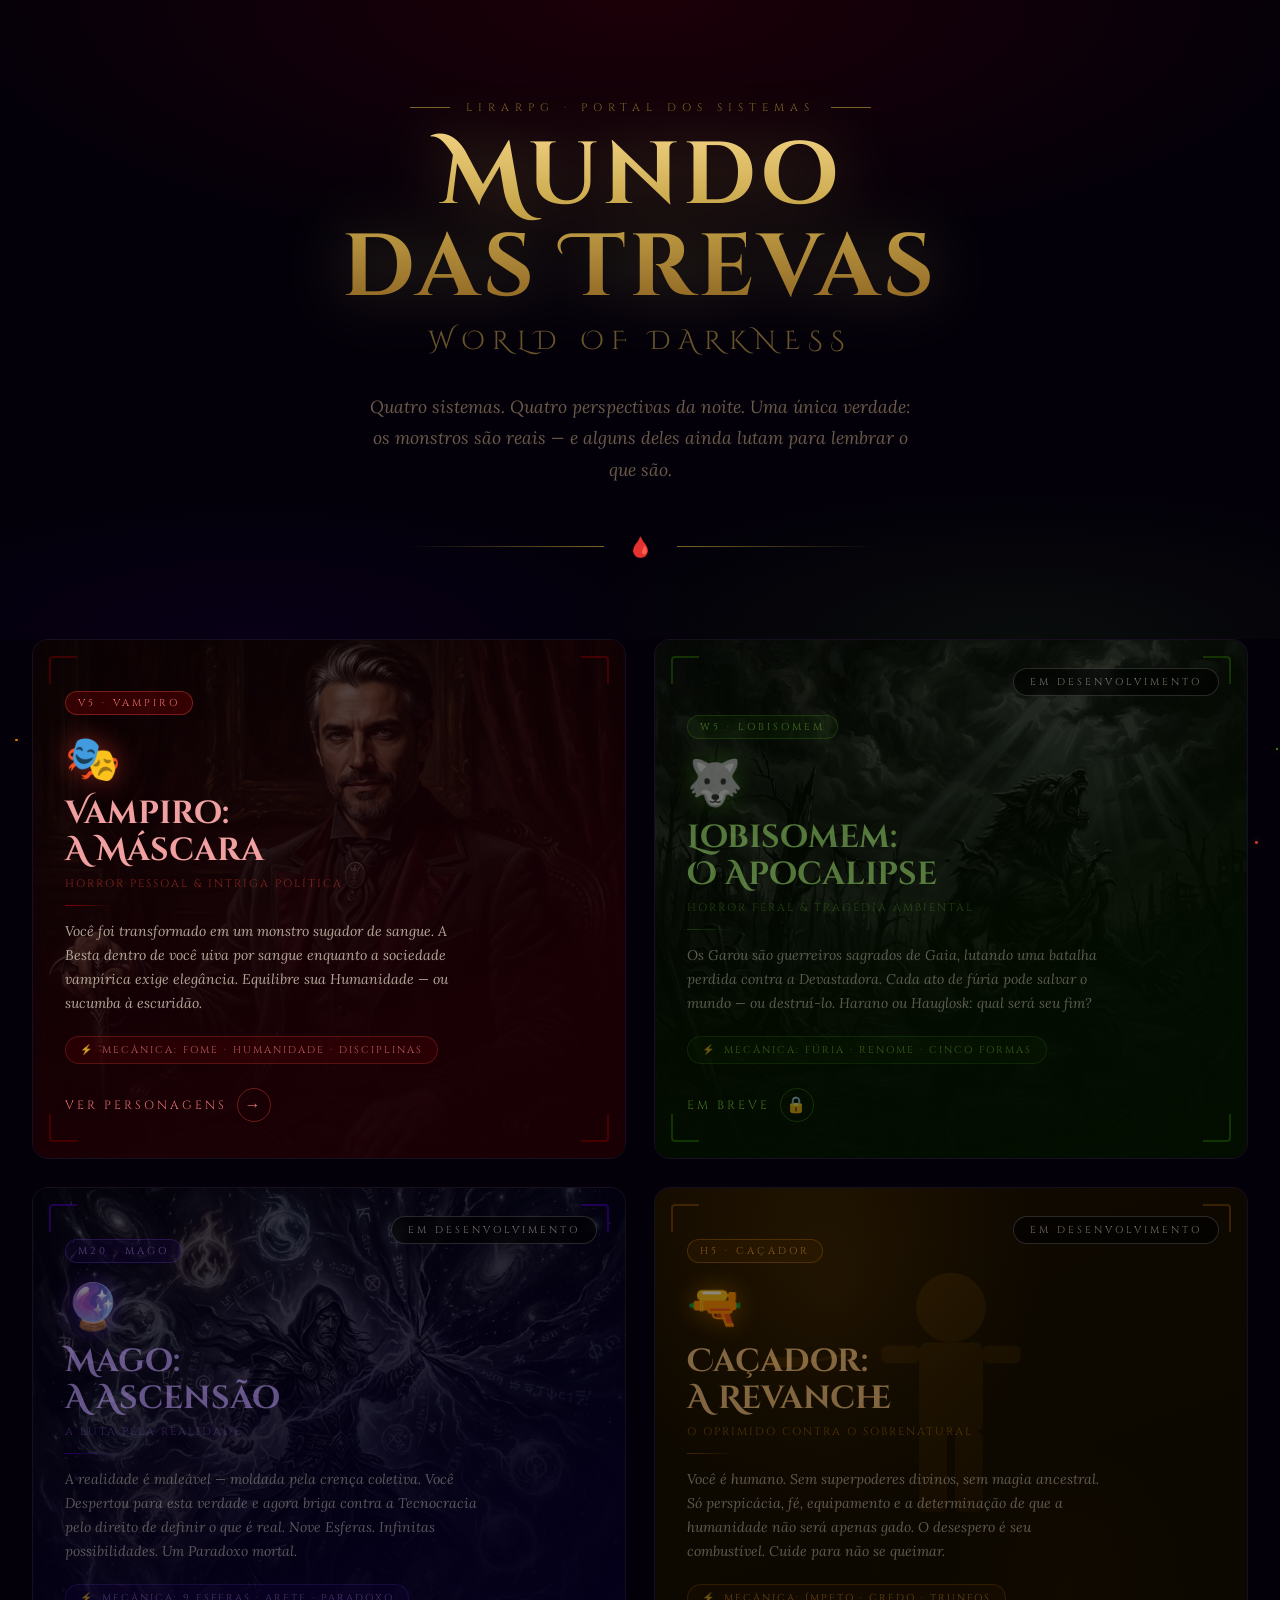
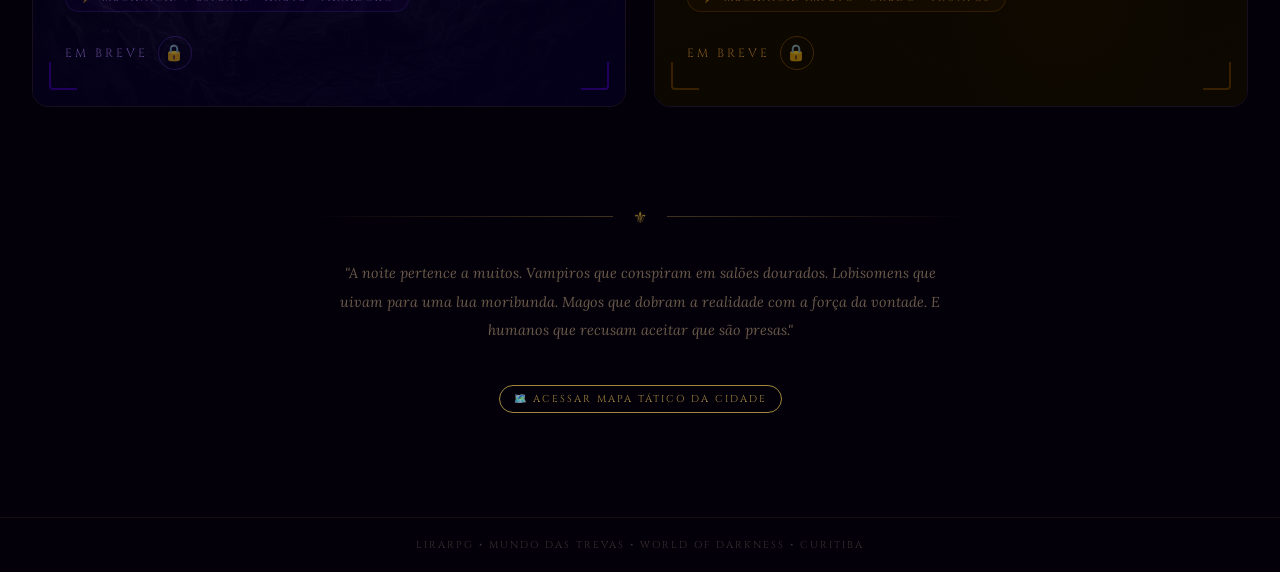
==== web/index.html @ 83a89e26 "feat: Adiciona Portal Web (SPA), Galeria de Personagens e Mapa Tático da Cidade" ====
<!DOCTYPE html>
<html lang="pt-BR">
<head>
  <meta charset="UTF-8" />
  <meta name="viewport" content="width=device-width, initial-scale=1.0" />
  <title>Mundo das Trevas — LiraRPG</title>
  <meta name="description" content="LiraRPG — Portal do Mundo das Trevas. Explore os quatro sistemas: Vampiro: A Máscara, Lobisomem: O Apocalipse, Mago: A Ascensão e Caçador: A Revanche." />
  <link rel="preconnect" href="https://fonts.googleapis.com" />
  <link rel="preconnect" href="https://fonts.gstatic.com" crossorigin />
  <link href="https://fonts.googleapis.com/css2?family=Cinzel:wght@400;600;700;900&family=Cinzel+Decorative:wght@400;700&family=Lora:ital,wght@0,400;0,600;1,400&display=swap" rel="stylesheet" />
  <style>
    /* ===== RESET & BASE ===== */
    *, *::before, *::after { box-sizing: border-box; margin: 0; padding: 0; }

    :root {
      --bg:        #04000a;
      --gold:      #c9a84c;
      --gold-dim:  #7a6228;
      --gold-glow: rgba(201,168,76,0.3);
      --parchment: #e8dcc8;
      --dim:       #6a5a4a;
      --font-d:    'Cinzel Decorative', serif;
      --font-t:    'Cinzel', serif;
      --font-b:    'Lora', serif;
      --ease:      cubic-bezier(0.25, 0.46, 0.45, 0.94);

      /* System palette */
      --vamp-bg:   #1a0005;
      --vamp-c1:   #8b0000;
      --vamp-c2:   #c0392b;
      --vamp-glow: rgba(192,57,43,0.5);

      --wolf-bg:   #030d00;
      --wolf-c1:   #1a4a00;
      --wolf-c2:   #4a9a1a;
      --wolf-glow: rgba(74,154,26,0.45);

      --mage-bg:   #04001a;
      --mage-c1:   #2a0070;
      --mage-c2:   #7a40e0;
      --mage-glow: rgba(122,64,224,0.5);

      --hunt-bg:   #0d0800;
      --hunt-c1:   #5a3000;
      --hunt-c2:   #d4820a;
      --hunt-glow: rgba(212,130,10,0.45);
    }

    html { scroll-behavior: smooth; }

    body {
      font-family: var(--font-b);
      background: var(--bg);
      color: var(--parchment);
      min-height: 100vh;
      overflow-x: hidden;
    }

    ::-webkit-scrollbar { width: 6px; }
    ::-webkit-scrollbar-track { background: var(--bg); }
    ::-webkit-scrollbar-thumb { background: var(--gold-dim); border-radius: 3px; }

    /* ===== PARTICLES ===== */
    #particles {
      position: fixed; inset: 0; pointer-events: none; z-index: 0; overflow: hidden;
    }
    .p {
      position: absolute; border-radius: 50%;
      animation: rise linear infinite;
    }
    @keyframes rise {
      0%   { transform: translateY(0) scale(1);   opacity: 0; }
      15%  { opacity: 1; }
      85%  { opacity: 0.3; }
      100% { transform: translateY(-100vh) scale(0.5); opacity: 0; }
    }

    /* ===== HERO ===== */
    .hero {
      position: relative; z-index: 1;
      text-align: center;
      padding: 100px 24px 64px;
      overflow: hidden;
    }
    .hero-bg-glow {
      position: absolute; inset: 0; pointer-events: none;
      background:
        radial-gradient(ellipse 80% 60% at 50% 0%, rgba(139,0,0,0.18) 0%, transparent 70%),
        radial-gradient(ellipse 60% 40% at 20% 100%, rgba(42,0,112,0.12) 0%, transparent 60%),
        radial-gradient(ellipse 60% 40% at 80% 100%, rgba(74,154,26,0.08) 0%, transparent 60%);
    }
    .hero-eyebrow {
      font-family: var(--font-t); font-size: 11px; letter-spacing: 6px;
      text-transform: uppercase; color: var(--gold-dim); margin-bottom: 16px;
      display: flex; align-items: center; justify-content: center; gap: 16px;
    }
    .eyebrow-line { width: 40px; height: 1px; background: var(--gold-dim); }

    .hero-title {
      font-family: var(--font-d);
      font-size: clamp(2.8rem, 7vw, 5.5rem);
      line-height: 1.05;
      letter-spacing: 4px;
      margin-bottom: 8px;
      background: linear-gradient(180deg, #f0d080 0%, #c9a84c 40%, #8a6020 100%);
      -webkit-background-clip: text;
      -webkit-text-fill-color: transparent;
      background-clip: text;
      filter: drop-shadow(0 0 30px rgba(201,168,76,0.35));
    }
    .hero-subtitle {
      font-family: var(--font-d); font-size: clamp(1rem, 2.5vw, 1.6rem);
      letter-spacing: 8px; color: rgba(201,168,76,0.5); margin-bottom: 32px;
      text-transform: uppercase;
    }
    .hero-desc {
      font-family: var(--font-b); font-style: italic;
      font-size: clamp(0.9rem, 1.8vw, 1.1rem);
      color: var(--dim); max-width: 560px; margin: 0 auto 48px;
      line-height: 1.8;
    }
    .hero-divider {
      display: flex; align-items: center; justify-content: center; gap: 24px;
      margin-bottom: 16px;
    }
    .hdl { flex: 1; max-width: 200px; height: 1px;
      background: linear-gradient(90deg, transparent, var(--gold-dim)); }
    .hdl:last-child { background: linear-gradient(270deg, transparent, var(--gold-dim)); }
    .hdi { font-size: 20px; }

    /* ===== SYSTEMS GRID ===== */
    .systems-section {
      position: relative; z-index: 1;
      max-width: 1300px; margin: 0 auto;
      padding: 0 32px 100px;
    }
    .systems-grid {
      display: grid;
      grid-template-columns: repeat(2, 1fr);
      gap: 28px;
    }
    @media (max-width: 860px) {
      .systems-grid { grid-template-columns: 1fr; }
    }

    /* ===== SYSTEM CARD ===== */
    .sys-card {
      position: relative;
      border-radius: 16px;
      overflow: hidden;
      cursor: pointer;
      text-decoration: none;
      display: block;
      border: 1px solid rgba(255,255,255,0.06);
      transition: transform 0.5s var(--ease), box-shadow 0.5s var(--ease), border-color 0.4s;
      background: #08000f;
      min-height: 520px;
    }
    .sys-card:focus-visible { outline: 2px solid var(--gold); outline-offset: 4px; }

    .sys-card.coming-soon { cursor: default; }

    /* Image */
    .sys-img-wrap {
      position: absolute; inset: 0;
      overflow: hidden;
    }
    .sys-img {
      width: 100%; height: 100%;
      object-fit: cover;
      transition: transform 0.7s var(--ease), filter 0.5s;
      filter: saturate(0.7) brightness(0.55);
    }
    .sys-card:not(.coming-soon):hover .sys-img {
      transform: scale(1.07);
      filter: saturate(0.9) brightness(0.65);
    }

    /* CSS fallback bg for Caçador */
    .sys-img-css {
      position: absolute; inset: 0;
      transition: opacity 0.5s;
    }

    /* Gradient overlay */
    .sys-overlay {
      position: absolute; inset: 0;
      transition: opacity 0.5s;
    }
    .sys-card:not(.coming-soon):hover .sys-overlay { opacity: 0.85; }

    /* Decorative corner lines */
    .sys-corner {
      position: absolute;
      width: 28px; height: 28px;
      border-color: var(--sys-accent, var(--gold-dim));
      border-style: solid;
      opacity: 0.4;
      transition: all 0.4s var(--ease);
    }
    .sys-corner.tl { top: 16px; left: 16px; border-width: 2px 0 0 2px; border-radius: 4px 0 0 0; }
    .sys-corner.tr { top: 16px; right: 16px; border-width: 2px 2px 0 0; border-radius: 0 4px 0 0; }
    .sys-corner.bl { bottom: 16px; left: 16px; border-width: 0 0 2px 2px; border-radius: 0 0 0 4px; }
    .sys-corner.br { bottom: 16px; right: 16px; border-width: 0 2px 2px 0; border-radius: 0 0 4px 0; }
    .sys-card:not(.coming-soon):hover .sys-corner {
      opacity: 1; width: 42px; height: 42px;
    }

    /* Content */
    .sys-content {
      position: absolute; inset: 0;
      display: flex; flex-direction: column; justify-content: flex-end;
      padding: 36px 32px;
      z-index: 2;
    }

    .sys-version {
      font-family: var(--font-t); font-size: 10px; letter-spacing: 3px;
      text-transform: uppercase; padding: 4px 12px; border-radius: 12px;
      border: 1px solid; display: inline-block; margin-bottom: 14px;
      transition: all 0.3s;
      width: fit-content;
    }
    .sys-card:not(.coming-soon):hover .sys-version {
      box-shadow: 0 0 12px var(--sys-glow, transparent);
    }

    .sys-icon {
      font-size: 2.8rem; margin-bottom: 10px; display: block;
      filter: drop-shadow(0 0 12px var(--sys-glow, rgba(255,255,255,0.3)));
      transition: transform 0.4s var(--ease), filter 0.4s;
    }
    .sys-card:not(.coming-soon):hover .sys-icon {
      transform: scale(1.15) rotate(-5deg);
      filter: drop-shadow(0 0 20px var(--sys-glow, rgba(255,255,255,0.5)));
    }

    .sys-name {
      font-family: var(--font-d);
      font-size: clamp(1.4rem, 2.8vw, 2rem);
      line-height: 1.15;
      margin-bottom: 6px;
      transition: text-shadow 0.3s;
    }
    .sys-card:not(.coming-soon):hover .sys-name {
      text-shadow: 0 0 20px var(--sys-glow, rgba(255,255,255,0.3));
    }

    .sys-tagline {
      font-family: var(--font-t); font-size: 11px; letter-spacing: 2px;
      text-transform: uppercase; margin-bottom: 14px;
      opacity: 0.7;
    }

    .sys-divider {
      width: 48px; height: 1px; margin-bottom: 14px;
      transition: width 0.4s var(--ease);
    }
    .sys-card:not(.coming-soon):hover .sys-divider { width: 80px; }

    .sys-desc {
      font-family: var(--font-b); font-style: italic;
      font-size: 0.88rem; line-height: 1.7;
      color: rgba(232,220,200,0.75);
      max-width: 420px;
      margin-bottom: 20px;
    }

    /* Key mechanic pill */
    .sys-mechanic {
      display: inline-flex; align-items: center; gap: 8px;
      font-family: var(--font-t); font-size: 10px; letter-spacing: 2px;
      text-transform: uppercase; padding: 6px 14px;
      border-radius: 20px; border: 1px solid;
      margin-bottom: 24px; width: fit-content;
      opacity: 0.8;
      transition: opacity 0.3s, box-shadow 0.3s;
    }
    .sys-card:not(.coming-soon):hover .sys-mechanic {
      opacity: 1; box-shadow: 0 0 10px var(--sys-glow, transparent);
    }

    /* CTA */
    .sys-cta {
      display: flex; align-items: center; gap: 10px;
      font-family: var(--font-t); font-size: 12px; letter-spacing: 3px;
      text-transform: uppercase;
      transition: gap 0.3s;
    }
    .sys-cta-arrow {
      display: inline-flex; align-items: center; justify-content: center;
      width: 34px; height: 34px; border-radius: 50%;
      border: 1px solid; font-size: 16px;
      transition: transform 0.3s var(--ease), box-shadow 0.3s;
    }
    .sys-card:not(.coming-soon):hover .sys-cta { gap: 16px; }
    .sys-card:not(.coming-soon):hover .sys-cta-arrow {
      transform: translateX(4px);
      box-shadow: 0 0 14px var(--sys-glow, transparent);
    }

    /* COMING SOON overlay */
    .coming-soon-badge {
      position: absolute; top: 28px; right: 28px; z-index: 10;
      font-family: var(--font-t); font-size: 10px; letter-spacing: 3px;
      text-transform: uppercase; padding: 6px 16px; border-radius: 20px;
      background: rgba(0,0,0,0.6); border: 1px solid rgba(255,255,255,0.15);
      color: rgba(232,220,200,0.5); backdrop-filter: blur(4px);
    }
    .sys-card.coming-soon .sys-img { filter: saturate(0.2) brightness(0.35); }
    .sys-card.coming-soon .sys-content { opacity: 0.5; }

    /* ===== CARD SPECIFIC THEMES ===== */

    /* VAMPIRO */
    .card-vampiro {
      --sys-accent: #c0392b;
      --sys-glow: rgba(192,57,43,0.6);
    }
    .card-vampiro .sys-overlay {
      background: linear-gradient(
        160deg,
        rgba(26,0,5,0.3) 0%,
        rgba(26,0,5,0.6) 40%,
        rgba(26,0,5,0.92) 70%,
        rgba(26,0,5,0.98) 100%
      );
    }
    .card-vampiro:hover {
      box-shadow: 0 20px 60px rgba(0,0,0,0.9), 0 0 40px rgba(192,57,43,0.25);
      border-color: rgba(192,57,43,0.4);
    }
    .card-vampiro .sys-version {
      background: rgba(139,0,0,0.3); border-color: rgba(192,57,43,0.5); color: #e87070;
    }
    .card-vampiro .sys-name { color: #f0a0a0; }
    .card-vampiro .sys-tagline { color: rgba(192,57,43,0.9); }
    .card-vampiro .sys-divider { background: linear-gradient(90deg, #8b0000, transparent); }
    .card-vampiro .sys-mechanic {
      background: rgba(139,0,0,0.2); border-color: rgba(192,57,43,0.4); color: #e07070;
    }
    .card-vampiro .sys-cta { color: #e07070; }
    .card-vampiro .sys-cta-arrow { border-color: rgba(192,57,43,0.5); color: #e07070; }
    .card-vampiro .sys-corner { border-color: #8b0000; }

    /* LOBISOMEM */
    .card-lobisomem {
      --sys-accent: #4a9a1a;
      --sys-glow: rgba(74,154,26,0.6);
    }
    .card-lobisomem .sys-overlay {
      background: linear-gradient(
        160deg,
        rgba(3,13,0,0.3) 0%,
        rgba(3,13,0,0.6) 40%,
        rgba(3,13,0,0.92) 70%,
        rgba(3,13,0,0.98) 100%
      );
    }
    .card-lobisomem:hover {
      box-shadow: 0 20px 60px rgba(0,0,0,0.9), 0 0 40px rgba(74,154,26,0.2);
      border-color: rgba(74,154,26,0.35);
    }
    .card-lobisomem .sys-version {
      background: rgba(26,74,0,0.3); border-color: rgba(74,154,26,0.5); color: #80d040;
    }
    .card-lobisomem .sys-name { color: #a0e070; }
    .card-lobisomem .sys-tagline { color: rgba(100,180,40,0.9); }
    .card-lobisomem .sys-divider { background: linear-gradient(90deg, #2a7000, transparent); }
    .card-lobisomem .sys-mechanic {
      background: rgba(26,74,0,0.2); border-color: rgba(74,154,26,0.4); color: #80d040;
    }
    .card-lobisomem .sys-cta { color: #80d040; }
    .card-lobisomem .sys-cta-arrow { border-color: rgba(74,154,26,0.5); color: #80d040; }
    .card-lobisomem .sys-corner { border-color: #2a7000; }

    /* MAGO */
    .card-mago {
      --sys-accent: #7a40e0;
      --sys-glow: rgba(122,64,224,0.6);
    }
    .card-mago .sys-overlay {
      background: linear-gradient(
        160deg,
        rgba(4,0,26,0.3) 0%,
        rgba(4,0,26,0.6) 40%,
        rgba(4,0,26,0.92) 70%,
        rgba(4,0,26,0.98) 100%
      );
    }
    .card-mago:hover {
      box-shadow: 0 20px 60px rgba(0,0,0,0.9), 0 0 40px rgba(122,64,224,0.25);
      border-color: rgba(122,64,224,0.4);
    }
    .card-mago .sys-version {
      background: rgba(42,0,112,0.3); border-color: rgba(122,64,224,0.5); color: #b080f0;
    }
    .card-mago .sys-name { color: #c0a0f8; }
    .card-mago .sys-tagline { color: rgba(160,100,240,0.9); }
    .card-mago .sys-divider { background: linear-gradient(90deg, #4a00c0, transparent); }
    .card-mago .sys-mechanic {
      background: rgba(42,0,112,0.25); border-color: rgba(122,64,224,0.4); color: #b080f0;
    }
    .card-mago .sys-cta { color: #b080f0; }
    .card-mago .sys-cta-arrow { border-color: rgba(122,64,224,0.5); color: #b080f0; }
    .card-mago .sys-corner { border-color: #4a00c0; }

    /* CAÇADOR */
    .card-cacador {
      --sys-accent: #d4820a;
      --sys-glow: rgba(212,130,10,0.6);
    }
    .card-cacador .sys-overlay {
      background: linear-gradient(
        160deg,
        rgba(13,8,0,0.3) 0%,
        rgba(13,8,0,0.6) 40%,
        rgba(13,8,0,0.92) 70%,
        rgba(13,8,0,0.98) 100%
      );
    }
    .card-cacador:hover {
      box-shadow: 0 20px 60px rgba(0,0,0,0.9), 0 0 40px rgba(212,130,10,0.2);
      border-color: rgba(212,130,10,0.35);
    }
    .card-cacador .sys-version {
      background: rgba(90,48,0,0.35); border-color: rgba(212,130,10,0.5); color: #f0a040;
    }
    .card-cacador .sys-name { color: #f0c080; }
    .card-cacador .sys-tagline { color: rgba(220,140,20,0.9); }
    .card-cacador .sys-divider { background: linear-gradient(90deg, #7a4800, transparent); }
    .card-cacador .sys-mechanic {
      background: rgba(90,48,0,0.25); border-color: rgba(212,130,10,0.4); color: #f0a040;
    }
    .card-cacador .sys-cta { color: #f0a040; }
    .card-cacador .sys-cta-arrow { border-color: rgba(212,130,10,0.5); color: #f0a040; }
    .card-cacador .sys-corner { border-color: #7a4800; }

    /* ===== BOTTOM SECTION ===== */
    .bottom-lore {
      position: relative; z-index: 1;
      text-align: center; padding: 0 24px 80px;
    }
    .bottom-divider {
      display: flex; align-items: center; justify-content: center; gap: 20px;
      margin-bottom: 32px;
    }
    .bdl { flex: 1; max-width: 300px; height: 1px;
      background: linear-gradient(90deg, transparent, rgba(201,168,76,0.3)); }
    .bdl:last-child { background: linear-gradient(270deg, transparent, rgba(201,168,76,0.3)); }
    .bdi { color: var(--gold-dim); font-size: 16px; }

    .lore-text {
      font-family: var(--font-b); font-style: italic;
      font-size: 0.9rem; color: var(--dim); line-height: 2;
      max-width: 600px; margin: 0 auto;
    }

    /* ===== FOOTER ===== */
    footer {
      position: relative; z-index: 1;
      text-align: center; padding: 20px 24px;
      font-family: var(--font-t); font-size: 10px; letter-spacing: 2px;
      color: #3a3030; text-transform: uppercase;
      border-top: 1px solid rgba(201,168,76,0.08);
    }

    /* ===== ANIMATIONS ===== */
    @keyframes fadeInUp {
      from { opacity: 0; transform: translateY(30px); }
      to   { opacity: 1; transform: translateY(0); }
    }
    .anim { opacity: 0; animation: fadeInUp 0.8s var(--ease) forwards; }
    .anim-1 { animation-delay: 0.1s; }
    .anim-2 { animation-delay: 0.25s; }
    .anim-3 { animation-delay: 0.4s; }
    .anim-4 { animation-delay: 0.15s; }
    .anim-5 { animation-delay: 0.3s; }
    .anim-6 { animation-delay: 0.45s; }
    .anim-7 { animation-delay: 0.6s; }

    /* ===== RESPONSIVE ===== */
    @media (max-width: 600px) {
      .systems-section { padding: 0 16px 60px; }
      .hero { padding: 60px 20px 40px; }
      .sys-content { padding: 24px 20px; }
      .sys-name { font-size: 1.3rem; }
    }
  </style>
</head>
<body>

  <!-- PARTICLES -->
  <div id="particles" aria-hidden="true"></div>

  <!-- HERO -->
  <header class="hero" role="banner">
    <div class="hero-bg-glow" aria-hidden="true"></div>

    <p class="hero-eyebrow anim anim-1">
      <span class="eyebrow-line"></span>
      LiraRPG · Portal dos Sistemas
      <span class="eyebrow-line"></span>
    </p>

    <h1 class="hero-title anim anim-2">Mundo<br/>das Trevas</h1>
    <p class="hero-subtitle anim anim-3">World of Darkness</p>

    <p class="hero-desc anim anim-3">
      Quatro sistemas. Quatro perspectivas da noite. Uma única verdade:
      os monstros são reais — e alguns deles ainda lutam para lembrar o que são.
    </p>

    <div class="hero-divider anim anim-3">
      <span class="hdl"></span>
      <span class="hdi">🩸</span>
      <span class="hdl"></span>
    </div>
  </header>

  <!-- SYSTEMS -->
  <main class="systems-section" role="main">
    <div class="systems-grid">

      <!-- ── VAMPIRO ── -->
      <a href="vampiro.html" class="sys-card card-vampiro anim anim-4" id="card-vampiro"
         aria-label="Acessar Vampiro: A Máscara">
        <div class="sys-img-wrap">
          <img class="sys-img" src="assets/systems/sistema_vampiro.png"
               alt="Arte do sistema Vampiro: A Máscara" />
        </div>
        <div class="sys-overlay"></div>
        <span class="sys-corner tl"></span>
        <span class="sys-corner tr"></span>
        <span class="sys-corner bl"></span>
        <span class="sys-corner br"></span>

        <div class="sys-content">
          <span class="sys-version">V5 · Vampiro</span>
          <span class="sys-icon" aria-hidden="true">🎭</span>
          <h2 class="sys-name">Vampiro:<br/>A Máscara</h2>
          <p class="sys-tagline">Horror Pessoal & Intriga Política</p>
          <div class="sys-divider"></div>
          <p class="sys-desc">
            Você foi transformado em um monstro sugador de sangue. A Besta dentro de você
            uiva por sangue enquanto a sociedade vampírica exige elegância. Equilibre sua
            Humanidade — ou sucumba à escuridão.
          </p>
          <div class="sys-mechanic">
            <span>⚡</span> Mecânica: Fome · Humanidade · Disciplinas
          </div>
          <div class="sys-cta">
            <span>Ver Personagens</span>
            <span class="sys-cta-arrow">→</span>
          </div>
        </div>
      </a>

      <!-- ── LOBISOMEM ── -->
      <div class="sys-card card-lobisomem coming-soon anim anim-5" id="card-lobisomem"
           role="article" aria-label="Lobisomem: O Apocalipse — Em desenvolvimento">
        <span class="coming-soon-badge">Em Desenvolvimento</span>
        <div class="sys-img-wrap">
          <img class="sys-img" src="assets/systems/sistema_lobisomem.png"
               alt="Arte do sistema Lobisomem: O Apocalipse" />
        </div>
        <div class="sys-overlay"></div>
        <span class="sys-corner tl"></span>
        <span class="sys-corner tr"></span>
        <span class="sys-corner bl"></span>
        <span class="sys-corner br"></span>

        <div class="sys-content">
          <span class="sys-version">W5 · Lobisomem</span>
          <span class="sys-icon" aria-hidden="true">🐺</span>
          <h2 class="sys-name">Lobisomem:<br/>O Apocalipse</h2>
          <p class="sys-tagline">Horror Feral & Tragédia Ambiental</p>
          <div class="sys-divider"></div>
          <p class="sys-desc">
            Os Garou são guerreiros sagrados de Gaia, lutando uma batalha perdida contra
            a Devastadora. Cada ato de fúria pode salvar o mundo — ou destruí-lo.
            Harano ou Hauglosk: qual será seu fim?
          </p>
          <div class="sys-mechanic">
            <span>⚡</span> Mecânica: Fúria · Renome · Cinco Formas
          </div>
          <div class="sys-cta">
            <span>Em Breve</span>
            <span class="sys-cta-arrow">🔒</span>
          </div>
        </div>
      </div>

      <!-- ── MAGO ── -->
      <div class="sys-card card-mago coming-soon anim anim-6" id="card-mago"
           role="article" aria-label="Mago: A Ascensão — Em desenvolvimento">
        <span class="coming-soon-badge">Em Desenvolvimento</span>
        <div class="sys-img-wrap">
          <img class="sys-img" src="assets/systems/sistema_mago.png"
               alt="Arte do sistema Mago: A Ascensão" />
        </div>
        <div class="sys-overlay"></div>
        <span class="sys-corner tl"></span>
        <span class="sys-corner tr"></span>
        <span class="sys-corner bl"></span>
        <span class="sys-corner br"></span>

        <div class="sys-content">
          <span class="sys-version">M20 · Mago</span>
          <span class="sys-icon" aria-hidden="true">🔮</span>
          <h2 class="sys-name">Mago:<br/>A Ascensão</h2>
          <p class="sys-tagline">A Luta pela Realidade</p>
          <div class="sys-divider"></div>
          <p class="sys-desc">
            A realidade é maleável — moldada pela crença coletiva. Você Despertou para
            esta verdade e agora briga contra a Tecnocracia pelo direito de definir o
            que é real. Nove Esferas. Infinitas possibilidades. Um Paradoxo mortal.
          </p>
          <div class="sys-mechanic">
            <span>⚡</span> Mecânica: 9 Esferas · Arete · Paradoxo
          </div>
          <div class="sys-cta">
            <span>Em Breve</span>
            <span class="sys-cta-arrow">🔒</span>
          </div>
        </div>
      </div>

      <!-- ── CAÇADOR ── -->
      <div class="sys-card card-cacador coming-soon anim anim-7" id="card-cacador"
           role="article" aria-label="Caçador: A Revanche — Em desenvolvimento">
        <span class="coming-soon-badge">Em Desenvolvimento</span>
        <div class="sys-img-wrap">
          <!-- CSS Art fallback - sem imagem gerada -->
          <div class="sys-img-css" style="
            background:
              radial-gradient(ellipse 60% 80% at 30% 20%, rgba(212,130,10,0.25) 0%, transparent 60%),
              radial-gradient(ellipse 40% 60% at 70% 80%, rgba(90,48,0,0.4) 0%, transparent 50%),
              linear-gradient(160deg, #1a0e00 0%, #0d0800 40%, #040200 100%);
          ">
            <!-- Hunter silhouette via CSS -->
            <svg viewBox="0 0 400 520" style="width:100%;height:100%;opacity:0.25;" fill="none" xmlns="http://www.w3.org/2000/svg">
              <ellipse cx="200" cy="120" rx="35" ry="35" fill="#d4820a"/>
              <rect x="168" y="155" width="64" height="90" rx="8" fill="#d4820a"/>
              <rect x="130" y="158" width="38" height="18" rx="6" fill="#d4820a"/>
              <rect x="232" y="158" width="38" height="18" rx="6" fill="#d4820a"/>
              <rect x="168" y="245" width="28" height="80" rx="6" fill="#d4820a"/>
              <rect x="204" y="245" width="28" height="80" rx="6" fill="#d4820a"/>
              <line x1="105" y1="165" x2="55" y2="175" stroke="#d4820a" stroke-width="3"/>
              <rect x="15" y="170" width="42" height="10" rx="4" fill="#d4820a"/>
              <circle cx="200" cy="400" r="80" stroke="rgba(212,130,10,0.15)" stroke-width="2" stroke-dasharray="8 6"/>
              <circle cx="200" cy="400" r="120" stroke="rgba(212,130,10,0.08)" stroke-width="1" stroke-dasharray="4 8"/>
            </svg>
          </div>
        </div>
        <div class="sys-overlay" style="background:linear-gradient(160deg,rgba(13,8,0,0.5) 0%,rgba(13,8,0,0.75) 40%,rgba(13,8,0,0.96) 100%);"></div>
        <span class="sys-corner tl"></span>
        <span class="sys-corner tr"></span>
        <span class="sys-corner bl"></span>
        <span class="sys-corner br"></span>

        <div class="sys-content">
          <span class="sys-version">H5 · Caçador</span>
          <span class="sys-icon" aria-hidden="true">🔫</span>
          <h2 class="sys-name">Caçador:<br/>A Revanche</h2>
          <p class="sys-tagline">O Oprimido Contra o Sobrenatural</p>
          <div class="sys-divider"></div>
          <p class="sys-desc">
            Você é humano. Sem superpoderes divinos, sem magia ancestral. Só perspicácia,
            fé, equipamento e a determinação de que a humanidade não será apenas gado.
            O desespero é seu combustível. Cuide para não se queimar.
          </p>
          <div class="sys-mechanic">
            <span>⚡</span> Mecânica: Ímpeto · Credo · Trunfos
          </div>
          <div class="sys-cta">
            <span>Em Breve</span>
            <span class="sys-cta-arrow">🔒</span>
          </div>
        </div>
      </div>

    </div>
  </main>

  <!-- BOTTOM LORE -->
  <section class="bottom-lore" aria-label="Citação do universo">
    <div class="bottom-divider">
      <span class="bdl"></span>
      <span class="bdi">⚜</span>
      <span class="bdl"></span>
    </div>
    <p class="lore-text">
      "A noite pertence a muitos. Vampiros que conspiram em salões dourados.
      Lobisomens que uivam para uma lua moribunda. Magos que dobram a realidade
      com a força da vontade. E humanos que recusam aceitar que são presas."
    </p>

    <div style="margin-top: 40px;">
      <a href="mapa.html" class="sys-mechanic" style="text-decoration:none; border-color:var(--gold); color:var(--gold);">
        🗺️ Acessar Mapa Tático da Cidade
      </a>
    </div>
  </section>

  <footer>
    <p>LiraRPG &bull; Mundo das Trevas &bull; World of Darkness &bull; Curitiba</p>
  </footer>

  <script>
    // Particles
    (function() {
      const c = document.getElementById('particles');
      const systems = [
        { color: '192,57,43', count: 8 },
        { color: '74,154,26', count: 6 },
        { color: '122,64,224', count: 6 },
        { color: '212,130,10', count: 5 },
        { color: '201,168,76', count: 4 },
      ];
      systems.forEach(({ color, count }) => {
        for (let i = 0; i < count; i++) {
          const p = document.createElement('div');
          p.className = 'p';
          const size = 1.5 + Math.random() * 2.5;
          p.style.cssText = `
            left: ${Math.random() * 100}%;
            top: ${80 + Math.random() * 20}%;
            width: ${size}px; height: ${size}px;
            background: rgb(${color});
            box-shadow: 0 0 ${size * 3}px rgba(${color}, 0.6);
            animation-delay: ${Math.random() * 15}s;
            animation-duration: ${10 + Math.random() * 20}s;
          `;
          c.appendChild(p);
        }
      });
    })();

    // Intersection observer for card entrance animations
    if ('IntersectionObserver' in window) {
      const obs = new IntersectionObserver((entries) => {
        entries.forEach(e => {
          if (e.isIntersecting) {
            e.target.style.animationPlayState = 'running';
          }
        });
      }, { threshold: 0.1 });
      document.querySelectorAll('.anim').forEach(el => {
        el.style.animationPlayState = 'paused';
        obs.observe(el);
      });
    }
  </script>
</body>
</html>
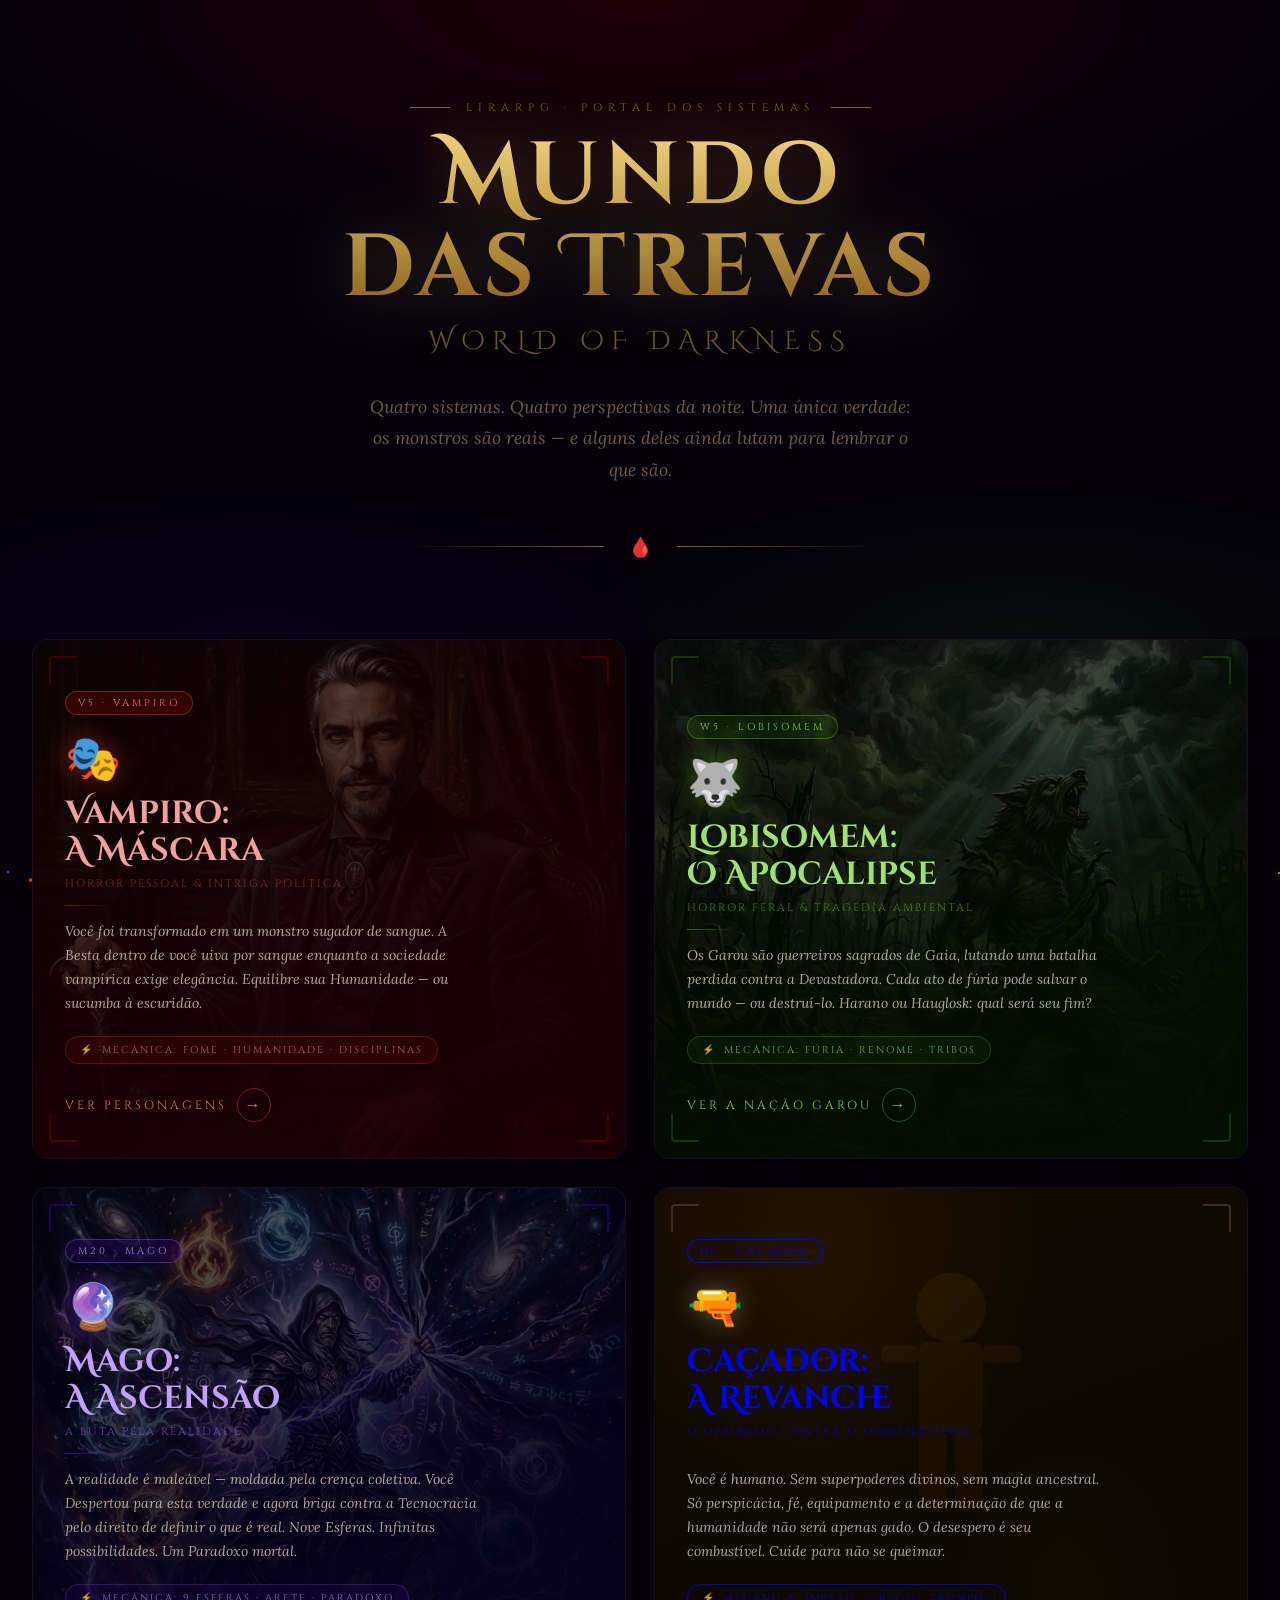
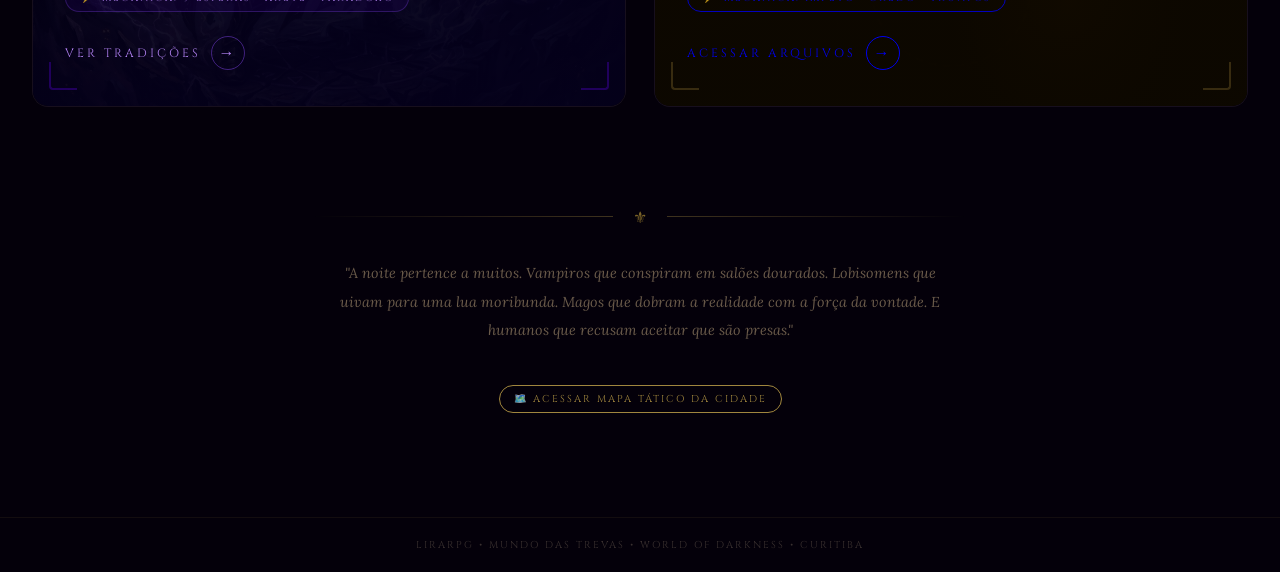
==== commit 082446c5: "feat: Adiciona Portal Web (SPA), Galeria de Personagens e Mapa Tático da Cidade 3" ====
--- a/web/index.html
+++ b/web/index.html
@@ -557,9 +557,8 @@
       </a>
 
       <!-- ── LOBISOMEM ── -->
-      <div class="sys-card card-lobisomem coming-soon anim anim-5" id="card-lobisomem"
-           role="article" aria-label="Lobisomem: O Apocalipse — Em desenvolvimento">
-        <span class="coming-soon-badge">Em Desenvolvimento</span>
+      <a href="lobisomem.html" class="sys-card card-lobisomem anim anim-5" id="card-lobisomem"
+         aria-label="Acessar Lobisomem: O Apocalipse">
         <div class="sys-img-wrap">
           <img class="sys-img" src="assets/systems/sistema_lobisomem.png"
                alt="Arte do sistema Lobisomem: O Apocalipse" />
@@ -582,19 +581,18 @@
             Harano ou Hauglosk: qual será seu fim?
           </p>
           <div class="sys-mechanic">
-            <span>⚡</span> Mecânica: Fúria · Renome · Cinco Formas
+            <span>⚡</span> Mecânica: Fúria · Renome · Tribos
           </div>
           <div class="sys-cta">
-            <span>Em Breve</span>
-            <span class="sys-cta-arrow">🔒</span>
+            <span>Ver A Nação Garou</span>
+            <span class="sys-cta-arrow">→</span>
           </div>
         </div>
-      </div>
+      </a>
 
       <!-- ── MAGO ── -->
-      <div class="sys-card card-mago coming-soon anim anim-6" id="card-mago"
-           role="article" aria-label="Mago: A Ascensão — Em desenvolvimento">
-        <span class="coming-soon-badge">Em Desenvolvimento</span>
+      <a href="mago.html" class="sys-card card-mago anim anim-6" id="card-mago"
+         aria-label="Acessar Mago: A Ascensão">
         <div class="sys-img-wrap">
           <img class="sys-img" src="assets/systems/sistema_mago.png"
                alt="Arte do sistema Mago: A Ascensão" />
@@ -620,16 +618,15 @@
             <span>⚡</span> Mecânica: 9 Esferas · Arete · Paradoxo
           </div>
           <div class="sys-cta">
-            <span>Em Breve</span>
-            <span class="sys-cta-arrow">🔒</span>
+            <span>Ver Tradições</span>
+            <span class="sys-cta-arrow">→</span>
           </div>
         </div>
-      </div>
+      </a>
 
       <!-- ── CAÇADOR ── -->
-      <div class="sys-card card-cacador coming-soon anim anim-7" id="card-cacador"
-           role="article" aria-label="Caçador: A Revanche — Em desenvolvimento">
-        <span class="coming-soon-badge">Em Desenvolvimento</span>
+      <a href="cacador.html" class="sys-card card-h5 anim anim-7" id="card-cacador"
+           role="article" aria-label="Caçador: A Revanche">
         <div class="sys-img-wrap">
           <!-- CSS Art fallback - sem imagem gerada -->
           <div class="sys-img-css" style="
@@ -674,11 +671,11 @@
             <span>⚡</span> Mecânica: Ímpeto · Credo · Trunfos
           </div>
           <div class="sys-cta">
-            <span>Em Breve</span>
-            <span class="sys-cta-arrow">🔒</span>
+            <span>Acessar Arquivos</span>
+            <span class="sys-cta-arrow">→</span>
           </div>
         </div>
-      </div>
+      </a>
 
     </div>
   </main>
